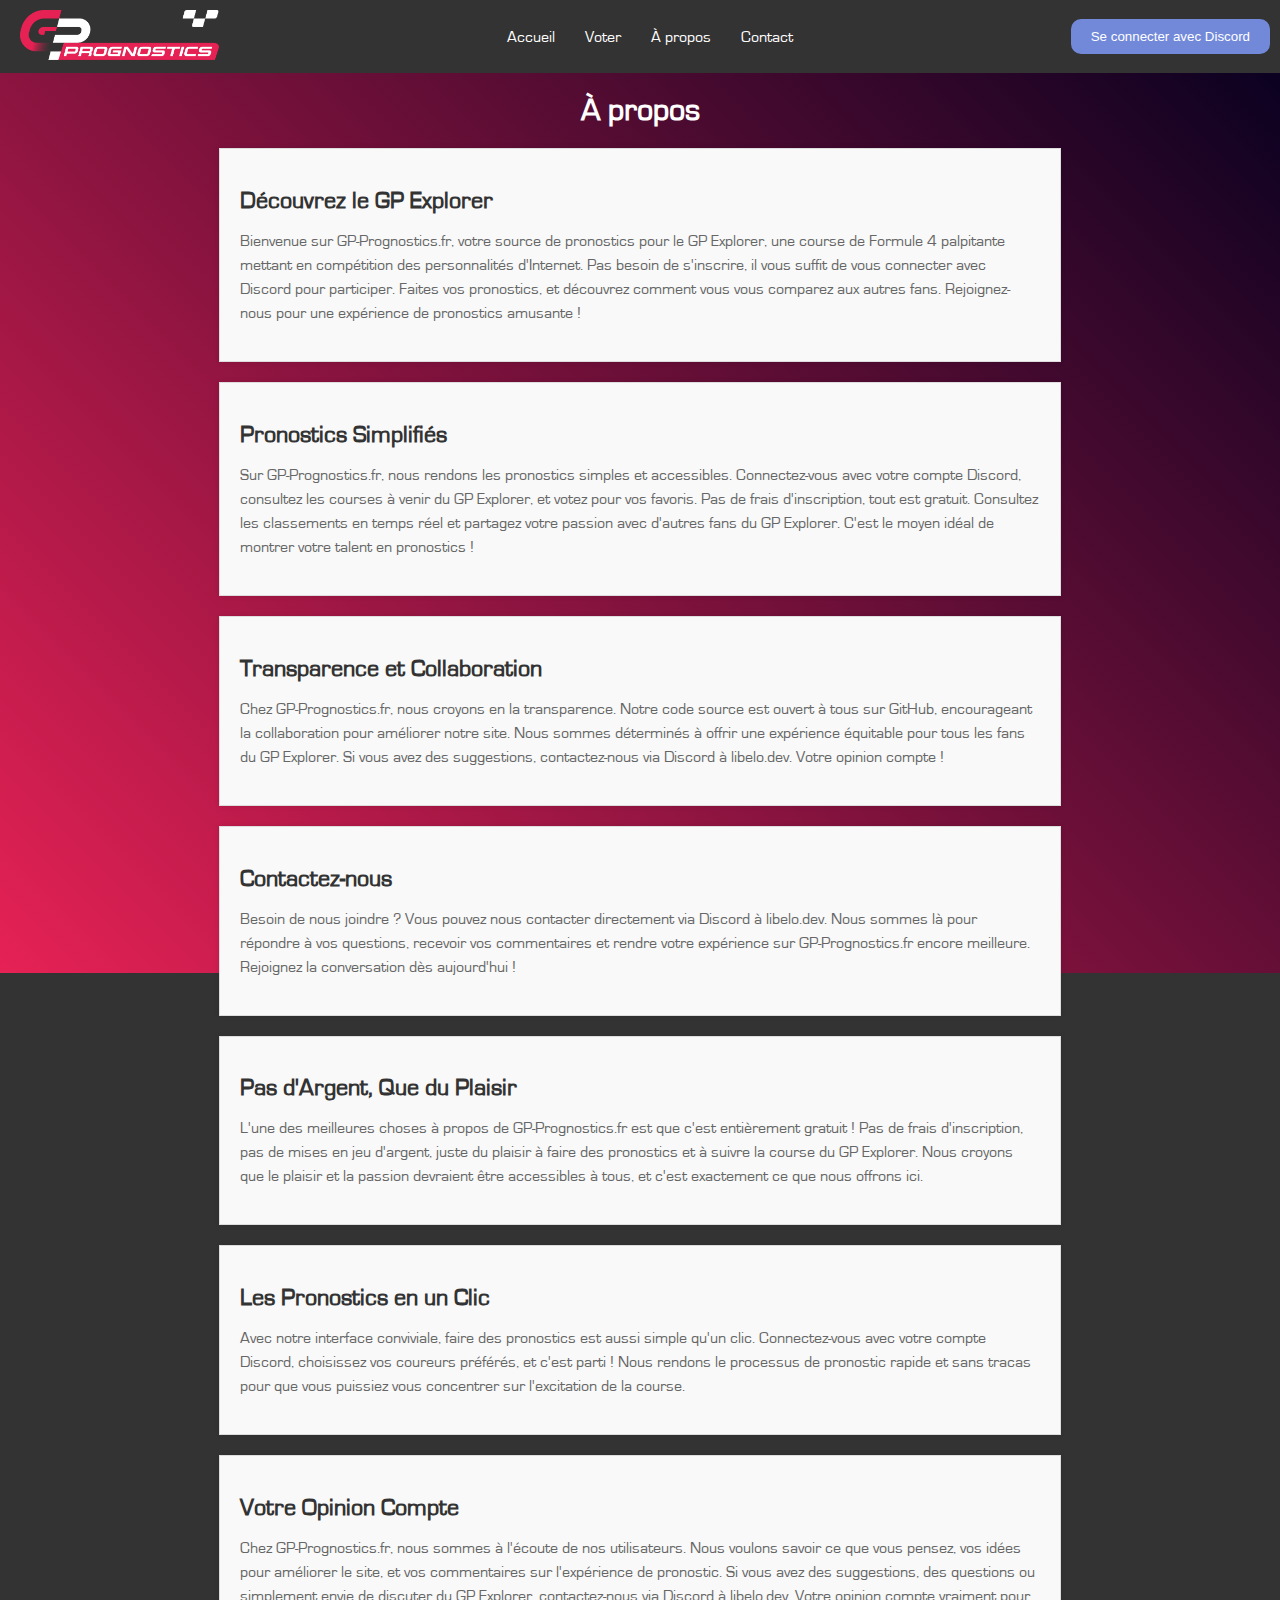
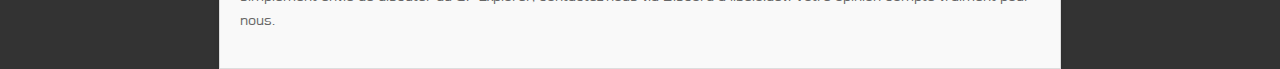
==== about/index.html @ 39f73aea "Add v1 of website" ====
<!DOCTYPE html>
<html style="background-color: #333333">
  <head>
    <title>A propos - GP-Prognostics</title>
    <meta charset="UTF-8" />
    <link rel="stylesheet" type="text/css" href="../styles/style.css" />
    <meta name="viewport" content="width=device-width, initial-scale=1" />
    <meta name="theme-color" content="#e62155" />

    <meta
      name="description"
      content="GP-Prognostics est un site de pronostics gratuit pour le GP-explorer. Pronostiquez les résultats des courses et découvrez l'avis des autres spectateurs. Site en développement."
    />
    <meta
      name="keywords"
      content="GP-Prognostics, GP Explorer, pronostics, courses, spectateurs"
    />
    <meta name="author" content="Libelo" />
    <meta name="robots" content="index, follow" />
    <meta name="googlebot" content="index, follow" />
    <meta name="referrer" content="always" />
    <meta name="revisit-after" content="7 days" />

    <meta property="og:title" content="GP-Prognostics" />
    <meta
      property="og:description"
      content="Pronostiquez les résultats du GP-explorer et découvrez l'avis des autres spectateurs. Site en développement."
    />
    <meta property="og:type" content="website" />
    <meta property="og:url" content="https://www.gp-prognostics.fr" />
    <meta
      property="og:image"
      content="https://gp-prognostics.fr/img/mini.png"
    />

    <meta name="twitter:card" content="summary_large_image" />
    <meta name="twitter:site" content="@gp-prognostics" />
    <meta name="twitter:title" content="GP-Prognostics" />
    <meta
      name="twitter:description"
      content="Pronostiquez les résultats du GP-explorer et découvrez l'avis des autres spectateurs. Site en développement."
    />
    <meta
      name="twitter:image"
      content="https://gp-prognostics.fr/img/mini.png"
    />

    <link rel="canonical" href="https://www.gp-prognostics.fr" />

    <link rel="alternate" hreflang="fr" href="https://www.gp-prognostics.fr" />

    <link
      rel="apple-touch-icon"
      sizes="180x180"
      href="/favicon/apple-touch-icon.png"
    />
    <link
      rel="icon"
      type="image/png"
      sizes="32x32"
      href="/favicon/favicon-32x32.png"
    />
    <link
      rel="icon"
      type="image/png"
      sizes="16x16"
      href="/favicon/favicon-16x16.png"
    />
    <link rel="manifest" href="/favicon/site.webmanifest" />
    <link
      rel="mask-icon"
      href="/favicon/safari-pinned-tab.svg"
      color="#825bd5"
    />
    <meta name="apple-mobile-web-app-title" content="Gp Prognostics" />
    <meta name="application-name" content="Gp Prognostics" />
    <meta name="msapplication-TileColor" content="#603cba" />
    <meta name="theme-color" content="#ffffff" />
  </head>
  <body>
    <div class="background-container">
      <nav>
        <div class="logo">
          <img src="../img/logo_small.png" alt="Logo" />
        </div>
        <ul class="navigation">
          <li><a href="https://gp-prognostics.fr">Accueil</a></li>
          <li><a href="https://gp-prognostics.fr/vote">Voter</a></li>
          <li><a href="https://gp-prognostics.fr/about">À propos</a></li>
          <li><a href="https://gp-prognostics.fr/contact">Contact</a></li>
        </ul>
        <div id="userProfil"></div>
        <div class="menu-toggle">&#9776;</div>
      </nav>
      <nav class="mobile-navigation">
        <div class="menu">
          <ul>
            <li><a href="https://gp-prognostics.fr">Accueil</a></li>
            <li><a href="https://gp-prognostics.fr/vote">Voter</a></li>
            <li><a href="https://gp-prognostics.fr/about">À propos</a></li>
            <li><a href="https://gp-prognostics.fr/contact">Contact</a></li>
          </ul>
        </div>
      </nav>
      <div class="aboutPage">
        <h1>À propos</h1>
        <article>
          <h2>Découvrez le GP Explorer</h2>
          <p>
            Bienvenue sur GP-Prognostics.fr, votre source de pronostics pour le
            GP Explorer, une course de Formule 4 palpitante mettant en
            compétition des personnalités d'Internet. Pas besoin de s'inscrire,
            il vous suffit de vous connecter avec Discord pour participer.
            Faites vos pronostics, et découvrez comment vous vous comparez aux
            autres fans. Rejoignez-nous pour une expérience de pronostics
            amusante !
          </p>
        </article>

        <article>
          <h2>Pronostics Simplifiés</h2>
          <p>
            Sur GP-Prognostics.fr, nous rendons les pronostics simples et
            accessibles. Connectez-vous avec votre compte Discord, consultez les
            courses à venir du GP Explorer, et votez pour vos favoris. Pas de
            frais d'inscription, tout est gratuit. Consultez les classements en
            temps réel et partagez votre passion avec d'autres fans du GP
            Explorer. C'est le moyen idéal de montrer votre talent en pronostics
            !
          </p>
        </article>

        <article>
          <h2>Transparence et Collaboration</h2>
          <p>
            Chez GP-Prognostics.fr, nous croyons en la transparence. Notre code
            source est ouvert à tous sur GitHub, encourageant la collaboration
            pour améliorer notre site. Nous sommes déterminés à offrir une
            expérience équitable pour tous les fans du GP Explorer. Si vous avez
            des suggestions, contactez-nous via Discord à libelo.dev. Votre
            opinion compte !
          </p>
        </article>

        <article>
          <h2>Contactez-nous</h2>
          <p>
            Besoin de nous joindre ? Vous pouvez nous contacter directement via
            Discord à libelo.dev. Nous sommes là pour répondre à vos questions,
            recevoir vos commentaires et rendre votre expérience sur
            GP-Prognostics.fr encore meilleure. Rejoignez la conversation dès
            aujourd'hui !
          </p>
        </article>

        <article>
          <h2>Pas d'Argent, Que du Plaisir</h2>
          <p>
            L'une des meilleures choses à propos de GP-Prognostics.fr est que
            c'est entièrement gratuit ! Pas de frais d'inscription, pas de mises
            en jeu d'argent, juste du plaisir à faire des pronostics et à suivre
            la course du GP Explorer. Nous croyons que le plaisir et la passion
            devraient être accessibles à tous, et c'est exactement ce que nous
            offrons ici.
          </p>
        </article>

        <article>
          <h2>Les Pronostics en un Clic</h2>
          <p>
            Avec notre interface conviviale, faire des pronostics est aussi
            simple qu'un clic. Connectez-vous avec votre compte Discord,
            choisissez vos coureurs préférés, et c'est parti ! Nous rendons le
            processus de pronostic rapide et sans tracas pour que vous puissiez
            vous concentrer sur l'excitation de la course.
          </p>
        </article>

        <article>
          <h2>Votre Opinion Compte</h2>
          <p>
            Chez GP-Prognostics.fr, nous sommes à l'écoute de nos utilisateurs.
            Nous voulons savoir ce que vous pensez, vos idées pour améliorer le
            site, et vos commentaires sur l'expérience de pronostic. Si vous
            avez des suggestions, des questions ou simplement envie de discuter
            du GP Explorer, contactez-nous via Discord à libelo.dev. Votre
            opinion compte vraiment pour nous.
          </p>
        </article>
      </div>
    </div>
    <script src="../scripts/menu.js"></script>
  </body>
</html>
---- styles/style.css ----
@font-face {
  font-family: "Eurostile";
  src: url("fonts/eurostile.TTF");
}

html,
body {
  margin: 0;
  padding: 0;
  font-family: "Eurostile", Arial, sans-serif;
}

.background-container {
  min-height: 100vh;
  background: linear-gradient(45deg, #e62155, #04001f);
  color: #fff;
}

.container {
  max-width: 1200px;
  margin: 0 auto;
  padding: 20px;
  box-sizing: border-box;
}

nav {
  background-color: #333;
  color: #fff;
  display: flex;
  justify-content: space-between;
  align-items: center;
  padding: 10px;
}

.logo {
  padding-left: 10px;
}

.logo img {
  height: 50px;
}

.navigation {
  list-style-type: none;
  margin: 0;
  padding: 0;
  display: flex;
}

.navigation li {
  margin-left: 10px;
  padding: 0 10px;
  position: relative;
}

.navigation li a {
  color: #fff;
  text-decoration: none;
  position: relative;
  transition: color 0.3s, padding-bottom 0.3s;
}

.navigation li a::after {
  content: "";
  position: absolute;
  bottom: 0;
  left: 0;
  width: 100%;
  height: 2px;
  background-color: #04001f;
  transform: scaleX(0);
  transform-origin: left;
  transition: transform 0.3s;
}

.navigation li a:hover {
  color: #e62155;
  padding-bottom: 5px;
}

.navigation li a:hover::after {
  transform: scaleX(1);
}

.user-profile {
  display: flex;
  align-items: center;
}

.user-profile img {
  width: 30px;
  height: 30px;
  border-radius: 50%;
  margin-right: 10px;
}

.user-profile {
  background-color: #36393f;
  color: #fff;
  padding: 10px;
  border-radius: 5px;
}

.podium {
  display: flex;
  flex-wrap: wrap;
  justify-content: center;
  padding-top: 70px;
  background: linear-gradient(-45deg, #03001dff, #03001d55);
  padding-bottom: 20px;
  width: 100%;
}

.podium-container {
  display: flex;
  flex-direction: column;
  align-items: center;
}

.person {
  text-align: center;
  margin: 0 10px;
}

.person img {
  width: 150px;
  height: 150px;
  border-radius: 50%;
}

.person h3 {
  margin-top: 10px;
}

.person p {
  margin-top: 5px;
}

/* Responsive Styles */

@media screen and (max-width: 768px) {
  .container {
    padding: 10px;
  }

  .logo img {
    height: 40px;
  }

  .navigation {
    display: none;
  }

  .menu-toggle {
    display: flex;
  }

  .menu {
    display: none;
    position: absolute;
    top: 50px;
    right: 10px;
    border-radius: 5px;
    box-shadow: 0 0 10px rgba(0, 0, 0, 0.3);
  }

  .menu ul {
    list-style-type: none;
    margin: 0;
    padding: 0;
  }

  .menu li {
    margin-bottom: 5px;
    margin-top: 5px;
  }

  .menu a {
    color: #fff;
    text-decoration: none;
    transition: color 0.3s;
  }

  .menu a:hover {
    color: #e62155;
  }

  .user-profile img {
    width: 25px;
    height: 25px;
  }

  .user-profile {
    padding: 5px;
  }

  .menu.show-menu {
    display: block;
  }

  .podium {
    flex-direction: column;
    align-items: center;
    padding: 0px;
    width: 100%;
  }

  .person {
    margin: 10px 0;
  }
}

.button-connect {
  background-color: #7289da;
  color: #fff;
  padding: 10px 20px;
  border: none;
  cursor: pointer;
  border-radius: 10px;
  transition: background-color 0.3s;
}

.button-connect:hover {
  background-color: #5c6bc0;
}

.menu-toggle {
  font-size: 24px;
  cursor: pointer;
  color: #fff;
}

.menu {
  display: none;
  background-color: #333;
  padding: 10px;
}

.menu ul {
  list-style-type: none;
  margin: 0;
  padding: 0;
}

.menu a {
  color: #fff;
  text-decoration: none;
  transition: color 0.3s;
}

.menu a:hover {
  color: #e62155;
}

@media screen and (min-width: 768px) {
  .menu-toggle {
    display: none;
  }
}

.mobile-navigation {
  padding: 0;
}

/* Style de base */
.ranking-list {
  max-width: 600px;

  display: flex;
  flex-direction: column;
  align-items: center;
  border-radius: 10px;
}

.pilote-row {
  display: flex;
  align-items: center;
  margin-top: 10px;
}

.pilote-logo {
  background-image: none;
  background-size: cover;
  width: 30px;
  height: 30px;
  border-radius: 50%;
  background-color: #ccc;
  display: flex;
  justify-content: center;
  align-items: center;
  margin-right: 10px;
  font-weight: bold;
  font-size: 16px;
  color: #fff;
  object-fit: contain;
}

.pilote-info {
  display: flex;
  flex-direction: column;
}

.pilote-name {
  font-weight: bold;
}

.pilote-team {
  /* display to right */
  display: flex;
  justify-content: space-between;
  align-items: center;
}

.pilote-votes {
  color: #888;
}

#vote {
  display: flex;
  flex-direction: column;
  align-items: center;
  margin-top: 20px;
}

#vote p {
  margin: 0;
  margin-bottom: 10px;
}

#voteButtonLogin {
  background-color: #7289da;
  color: #fff;
  padding: 10px 20px;
  border: none;
  cursor: pointer;
  border-radius: 10px;
  transition: background-color 0.3s;
}

#voteButtonLogin:hover {
  background-color: #5c6bc0;
}

#voteButtonVote {
  background-color: #e62155;
  color: #fff;
  padding: 10px 20px;
  border: none;
  cursor: pointer;
  border-radius: 10px;
  transition: background-color 0.3s;
}

/* Style du conteneur */
.voteContainer {
  display: flex;
  align-items: center;
}

/* Style du select */
#pilotSelect {
  padding: 10px;
  border: 2px solid #333;
  border-radius: 5px;
  font-size: 16px;
  background-color: #fff;
  cursor: pointer;
  appearance: none;
  -webkit-appearance: none;
  -moz-appearance: none;
}

/* Style des options du select */
#pilotSelect option {
  background-color: #fff;
  color: #333;
  font-size: 14px;
}

/* Style au survol d'une option */
#pilotSelect option:hover {
  background-color: #ccc;
}

/* Style au survol du select */
#pilotSelect:hover {
  border-color: #555;
}

/* Style du bouton */
#voteButtonSubmit {
  padding: 10px 20px;
  background-color: #e62155;
  color: #fff;
  border: none;
  border-radius: 5px;
  cursor: pointer;
}

/* Style au survol du bouton */
#voteButtonSubmit:hover {
  background-color: #f3507c;
}

#vote {
  gap: 10px;
}

#fallback {
  display: flex;
  flex-direction: column;
  align-items: center;
  border-radius: 10px;
  padding: 20px;
}

#fallback.success {
  background-color: #4caf50aa;
}

#fallback.error {
  background-color: #f44336aa;
}

.aboutPage {
  display: flex;
  align-items: center; /* Centre verticalement */
  flex-direction: column;
  height: 100vh; /* Hauteur de l'écran */
}

/* Style pour les articles */
article {
  background-color: #f9f9f9;
  border: 1px solid #ddd;
  padding: 20px;
  margin-bottom: 20px;
  box-shadow: 0px 0px 5px rgba(0, 0, 0, 0.1);
  width: 80%; /* Largeur fixe des articles, par exemple 80% */
  max-width: 800px; /* Largeur maximale des articles */
}

/* Style pour les titres d'article */
article h2 {
  font-size: 24px;
  color: #333;
  margin-bottom: 10px;
}

/* Style pour le texte des articles */
article p {
  font-size: 16px;
  color: #666;
  line-height: 1.5;
}
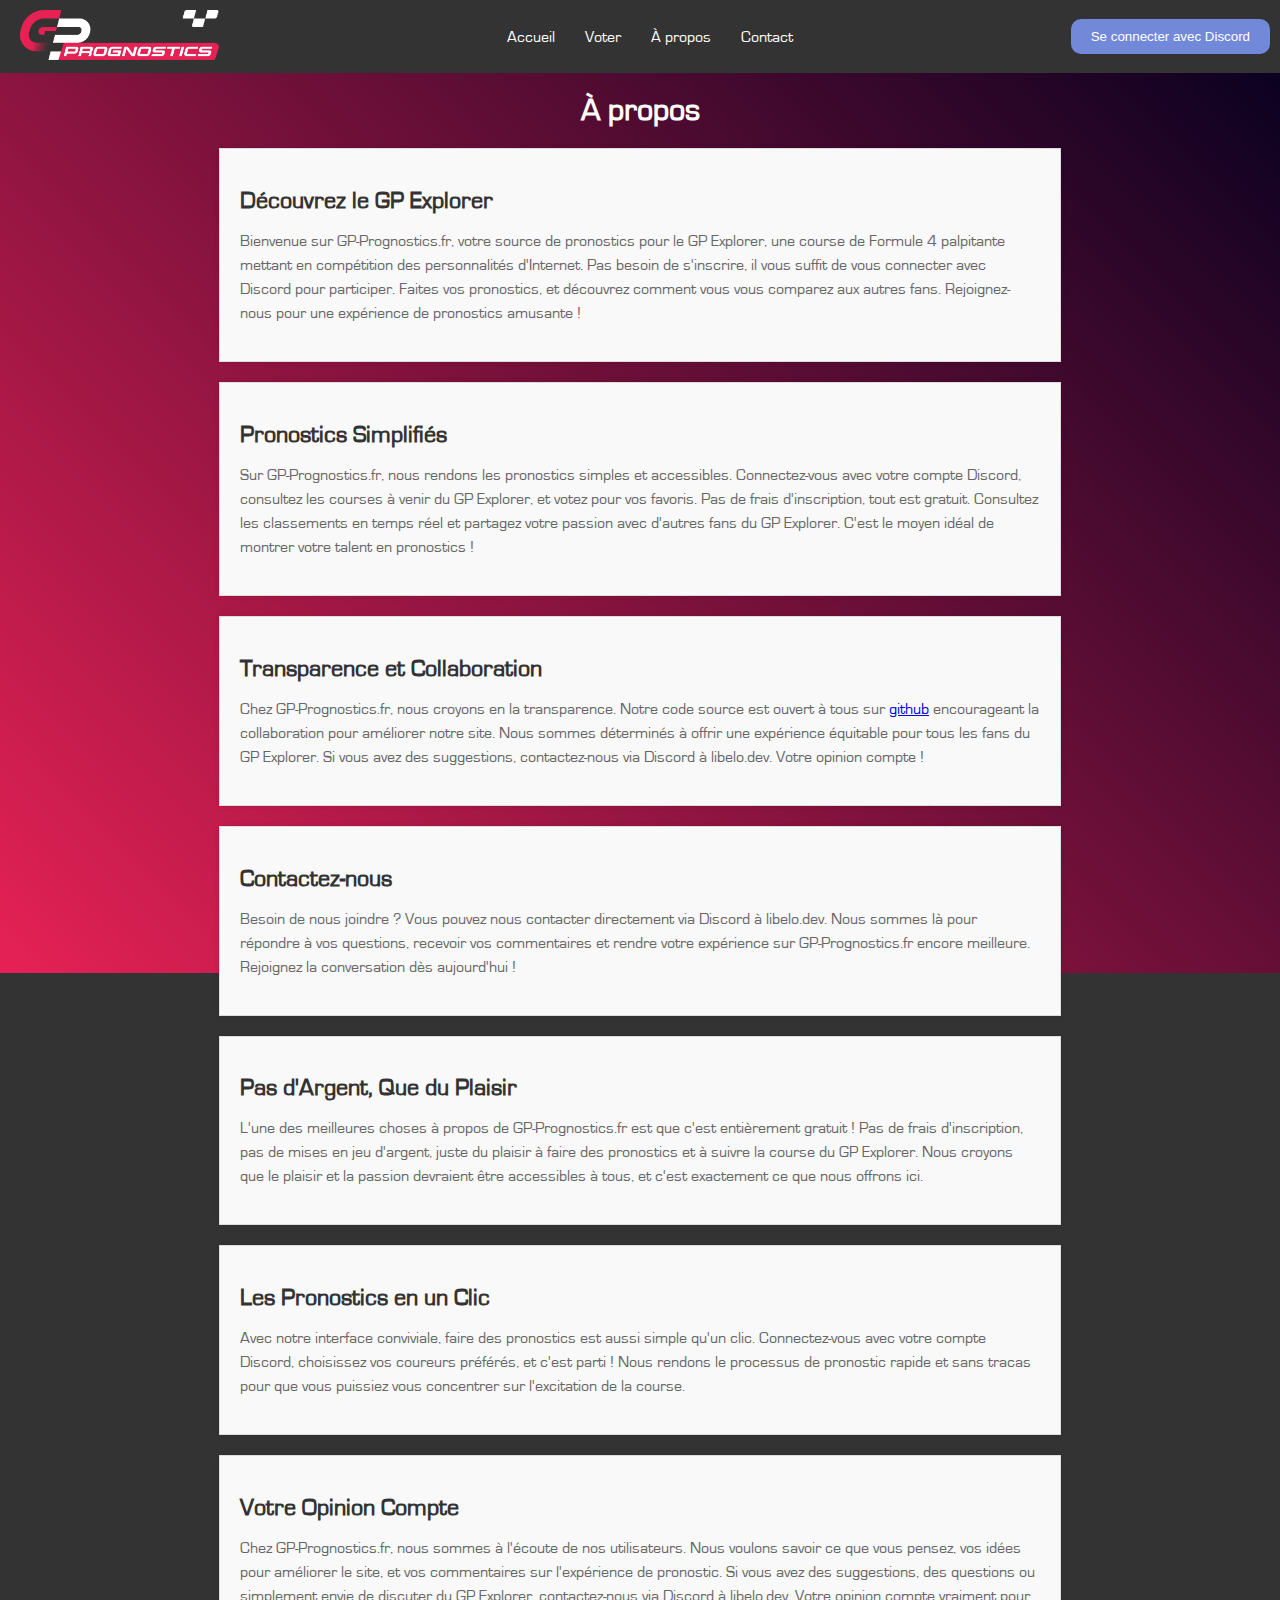
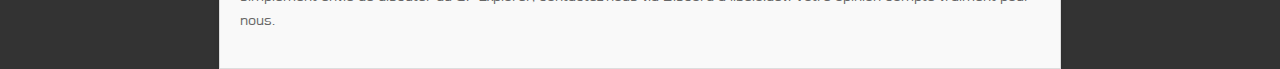
==== commit 67fe91b2: "Add link of github in about article" ====
--- a/about/index.html
+++ b/about/index.html
@@ -134,11 +134,12 @@
           <h2>Transparence et Collaboration</h2>
           <p>
             Chez GP-Prognostics.fr, nous croyons en la transparence. Notre code
-            source est ouvert à tous sur GitHub, encourageant la collaboration
-            pour améliorer notre site. Nous sommes déterminés à offrir une
-            expérience équitable pour tous les fans du GP Explorer. Si vous avez
-            des suggestions, contactez-nous via Discord à libelo.dev. Votre
-            opinion compte !
+            source est ouvert à tous sur
+            <a href="https://github.com/JonesJugHead/gp-prognostics">github</a>
+            encourageant la collaboration pour améliorer notre site. Nous sommes
+            déterminés à offrir une expérience équitable pour tous les fans du
+            GP Explorer. Si vous avez des suggestions, contactez-nous via
+            Discord à libelo.dev. Votre opinion compte !
           </p>
         </article>
 
